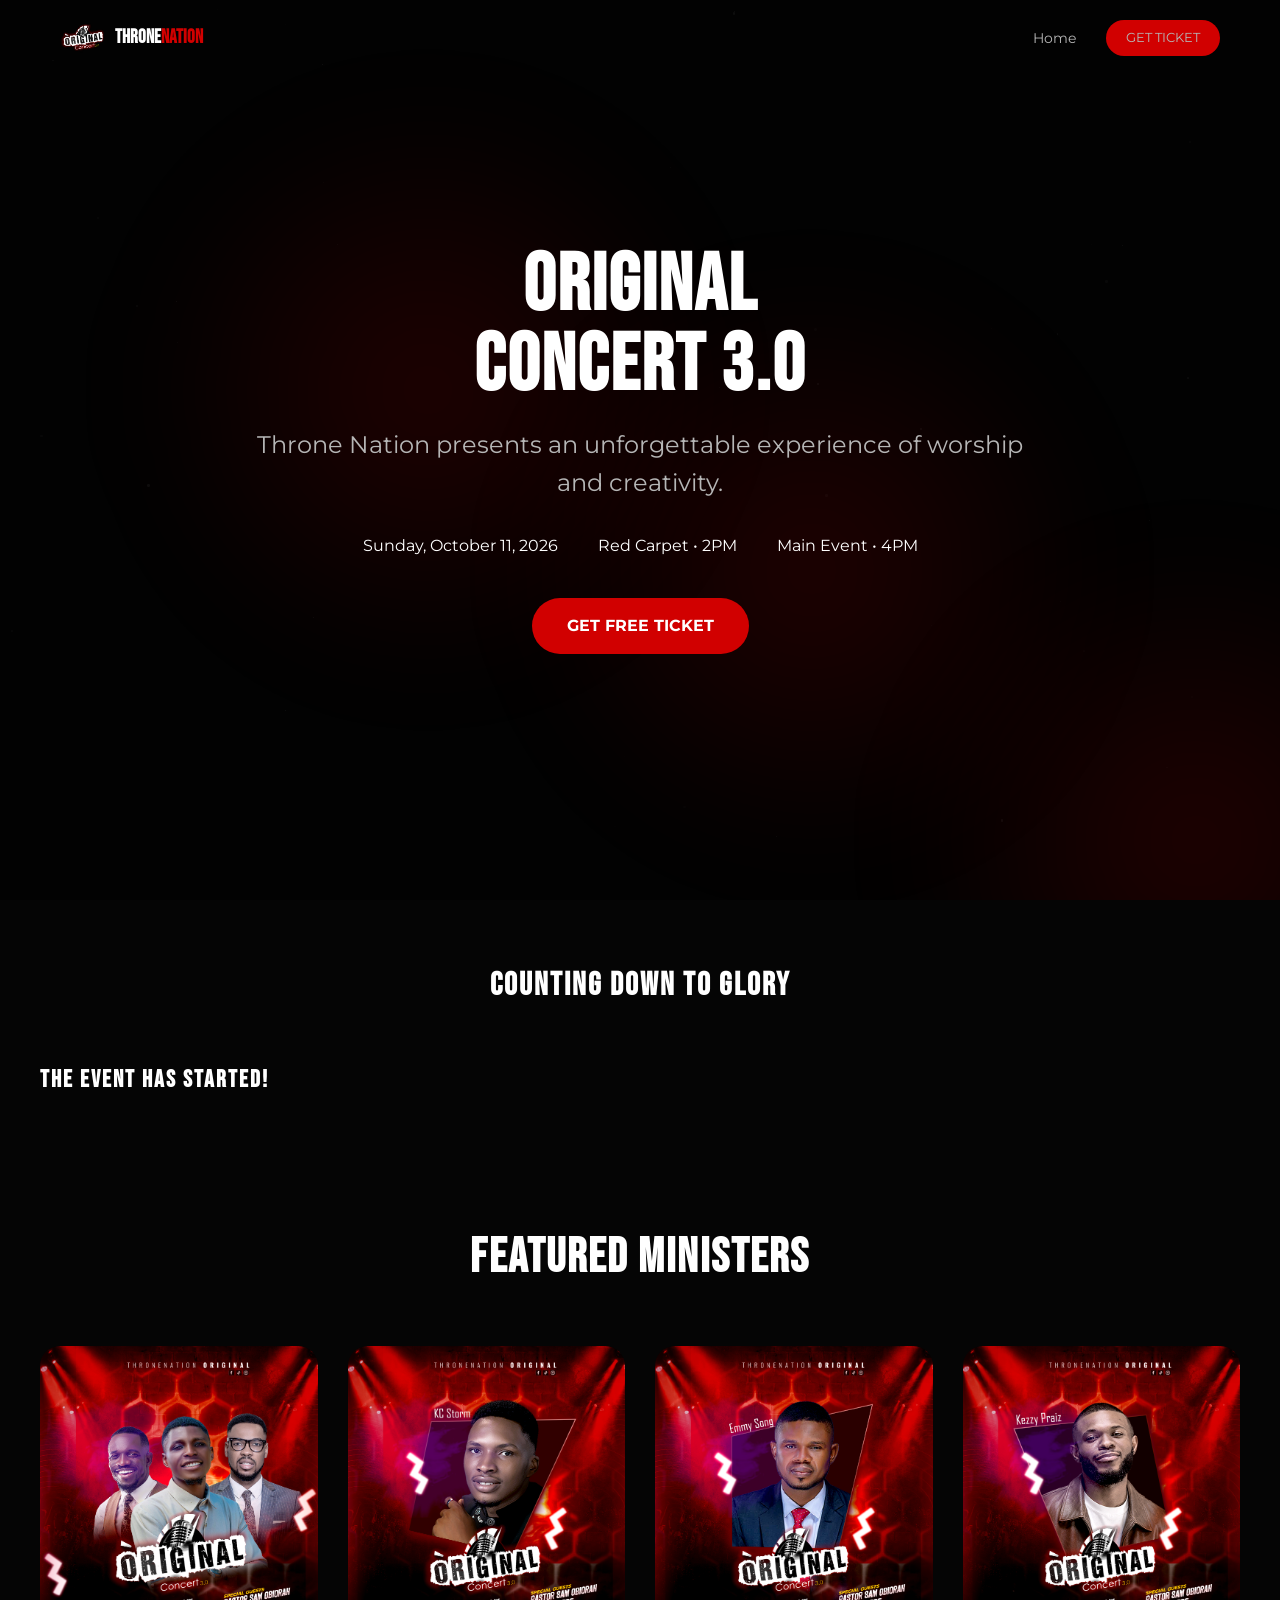
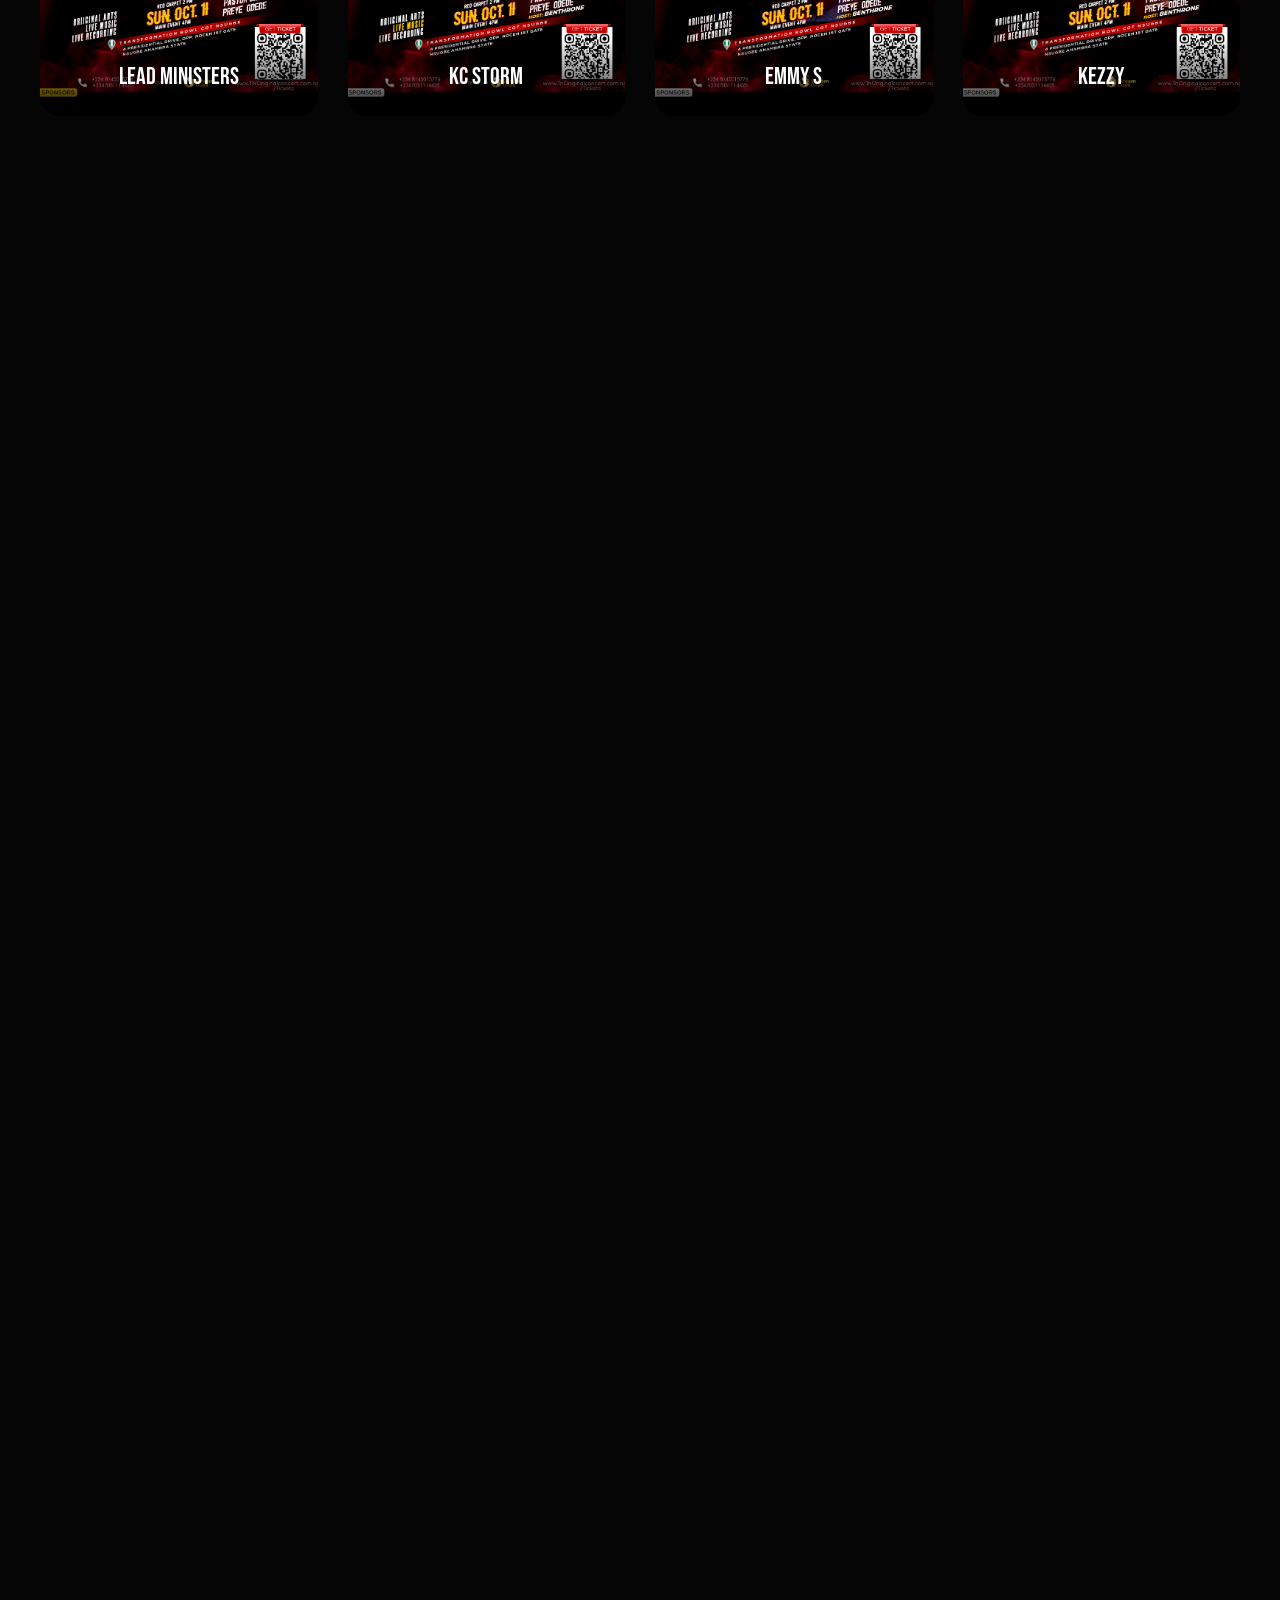
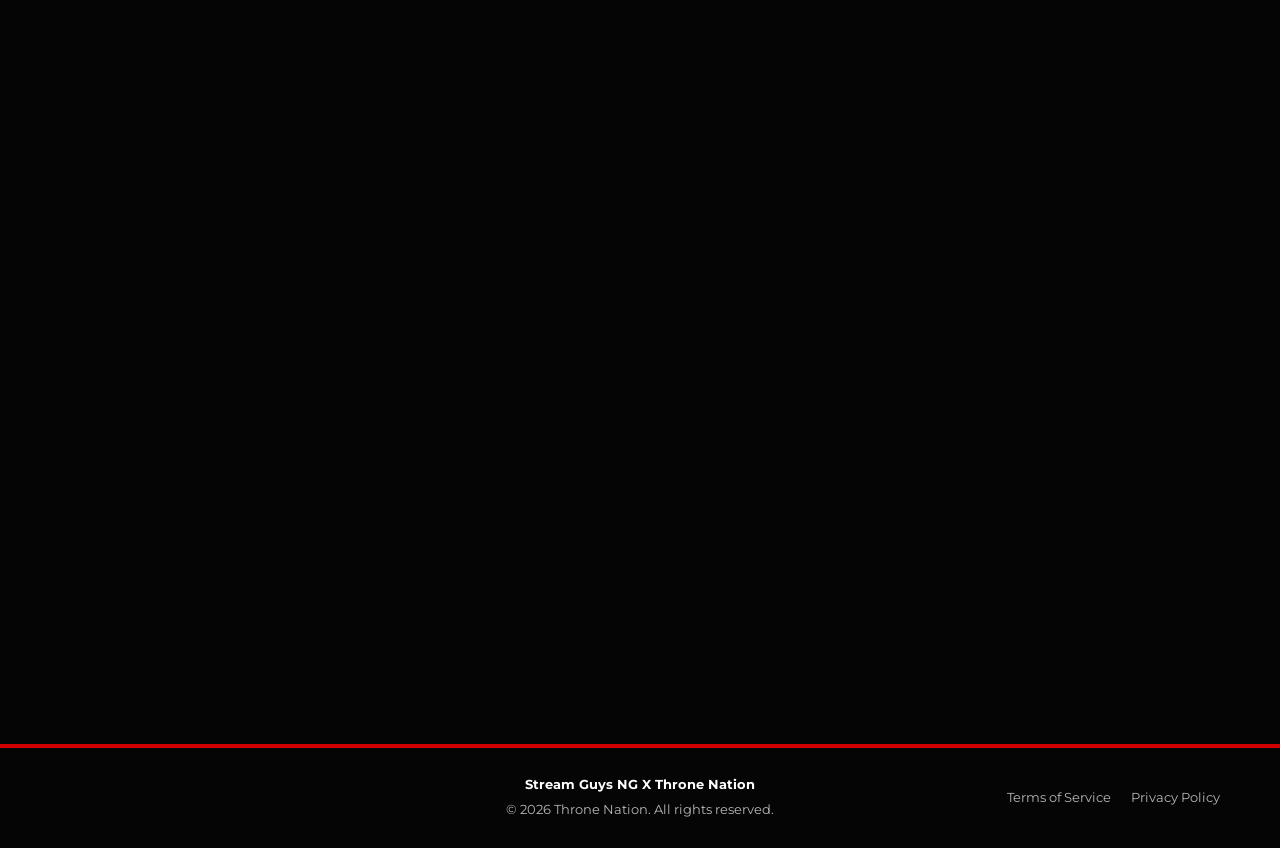
==== index.html @ 706c2fbf "Original Concert 3.0 site with Firebase tickets and QR verification" ====
<!DOCTYPE html>
<html lang="en">
<head>
    <meta charset="UTF-8">
    <meta name="viewport" content="width=device-width, initial-scale=1.0">
    <title>Original Concert 3.0 | Throne Nation</title>
    <meta name="description" content="Experience an unforgettable evening of worship and creativity at Original Concert 3.0 presented by Throne Nation. Join us on October 11, 2026, in Nsugbe, Anambra State.">
    <meta name="keywords" content="Original Concert 3.0, Throne Nation, Gospel Concert, Worship Event, Nsugbe, Anambra State, Christian Music">
    <meta name="author" content="Throne Nation">
    <meta name="robots" content="index, follow">
    <meta name="theme-color" content="#050505">
    <link rel="canonical" href="https://original-concert.vercel.app/">
    <link rel="icon" type="image/png" href="assets/logo.png">
    <meta property="og:type" content="website">
    <meta property="og:site_name" content="Original Concert 3.0 | Throne Nation">
    <meta property="og:title" content="Original Concert 3.0 | Throne Nation">
    <meta property="og:description" content="Join us for an unforgettable experience of worship and creativity.">
    <meta property="og:image" content="https://original-concert.vercel.app/assets/originial%20concert%203%20all%20artists.png">
    <meta property="og:image:alt" content="Original Concert 3.0 All Artists">
    <meta property="og:url" content="https://original-concert.vercel.app">
    <meta name="twitter:card" content="summary_large_image">
    <meta name="twitter:title" content="Original Concert 3.0 | Throne Nation">
    <meta name="twitter:description" content="Experience an unforgettable evening of worship and creativity.">
    <meta name="twitter:image" content="https://original-concert.vercel.app/assets/originial%20concert%203%20all%20artists.png">
    <script type="application/ld+json">{"@context":"https://schema.org","@type":"MusicEvent","description":"Throne Nation presents an unforgettable experience of worship and creativity.","endDate":"2026-10-11T20:00:00+01:00","eventStatus":"https://schema.org/EventScheduled","image":"https://original-concert.vercel.app/assets/originial%20concert%203%20all%20artists.png","location":{"@type":"Place","address":"Nsugbe, Anambra State, Nigeria","name":"Life Of Faith Gospel Assembly Nsugbe"},"name":"Original Concert 3.0","organizer":{"@type":"Organization","name":"Throne Nation"},"startDate":"2026-10-11T16:00:00+01:00","url":"https://original-concert.vercel.app/"}</script>
    <link rel="stylesheet" href="css/style.css">
</head>
<body>

    <nav class="navbar" id="navbar">
        <div class="nav-container">
            <a href="index.html" class="logo"><img src="assets/logo.png" alt="Throne Nation Logo">THRONE <span>NATION</span></a>
            <div class="hamburger" id="hamburger">
                <span></span>
                <span></span>
                <span></span>
            </div>
            <div class="nav-links">
                <a href="index.html">Home</a>
                <a href="register.html" class="btn-primary" style="padding: 8px 20px; font-size: 0.8rem;">Get Ticket</a>
            </div>
        </div>
    </nav>

    <section id="home" class="hero">
        <div class="hero-bg">
            <video class="hero-video" autoplay muted loop playsinline>
                <source src="assets/hero.mp4" type="video/mp4">
                Your browser does not support the video tag.
            </video>
            <div class="spotlight" style
            ="top: 10%; left: 10%;"></div>
            <div class="spotlight" style="top: 60%; left: 70%; animation-delay: -5s;"></div>
            <div class="spotlight" style="top: 30%; left: 40%; animation-delay: -10s;"></div>
            <div class="smoke-container" id="smoke"></div>
        </div>
        <div class="hero-content">
            <h1 class="hero-title reveal motion-text">Original<br>Concert 3.0</h1>
            <p class="hero-subtitle reveal">Throne Nation presents an unforgettable experience of worship and creativity.</p>
            <div class="hero-details reveal">
                <span>Sunday, October 11, 2026</span>
                <span>Red Carpet • 2PM</span>
                <span>Main Event • 4PM</span>
            </div>
            <a href="register.html" class="btn-primary animate-pulse reveal">Get Free Ticket</a>
        </div>
    </section>

    <section id="countdown" class="section-padding container reveal">
        <h2 class="text-center" style="font-size: 2rem; margin-bottom: 40px;">Counting Down to Glory</h2>
        <div class="countdown">
            <div class="glass-card countdown-item">
                <span id="days" class="countdown-value">00</span>
                <span class="countdown-label">Days</span>
            </div>
            <div class="glass-card countdown-item">
                <span id="hours" class="countdown-value">00</span>
                <span class="countdown-label">Hours</span>
            </div>
            <div class="glass-card countdown-item">
                <span id="minutes" class="countdown-value">00</span>
                <span class="countdown-label">Minutes</span>
            </div>
            <div class="glass-card countdown-item">
                <span id="seconds" class="countdown-value">00</span>
                <span class="countdown-label">Seconds</span>
            </div>
        </div>
    </section>

    <section id="artists" class="section-padding container reveal">
        <h2 class="text-center" style="font-size: 3rem; margin-bottom: 40px;">Featured Ministers</h2>
        <div class="artist-grid">
            <div class="artist-card reveal">
                <img src="assets/originial concert lead ministers.png" alt="Lead Ministers" class="artist-img">
                <div class="artist-info"><span class="artist-name">Lead Ministers</span></div>
            </div>
            <div class="artist-card reveal">
                <img src="assets/single  kc storm.png" alt="KC Storm" class="artist-img">
                <div class="artist-info"><span class="artist-name">KC Storm</span></div>
            </div>
            <div class="artist-card reveal">
                <img src="assets/single  emmy s.png" alt="Emmy S" class="artist-img">
                <div class="artist-info"><span class="artist-name">Emmy S</span></div>
            </div>
            <div class="artist-card reveal">
                <img src="assets/single  kezzy.png" alt="Kezzy" class="artist-img">
                <div class="artist-info"><span class="artist-name">Kezzy</span></div>
            </div>
            <div class="artist-card reveal">
                <img src="assets/single  alex.png" alt="Alex" class="artist-img">
                <div class="artist-info"><span class="artist-name">Alex</span></div>
            </div>
            <div class="artist-card reveal">
                <img src="assets/single  fumnanya.png" alt="Fumnanya" class="artist-img">
                <div class="artist-info"><span class="artist-name">Fumnanya</span></div>
            </div>
            <div class="artist-card reveal">
                <img src="assets/single  annointed.png" alt="Annointed" class="artist-img">
                <div class="artist-info"><span class="artist-name">Annointed</span></div>
            </div>
        </div>
    </section>

    <section id="schedule" class="section-padding container reveal">
        <h2 class="text-center" style="font-size: 3rem; margin-bottom: 40px;">Event Schedule</h2>
        <div class="timeline">
            <div class="timeline-item">
                <span class="timeline-time">2:00 PM</span>
                <div class="timeline-event">Red Carpet</div>
            </div>
            <div class="timeline-item">
                <span class="timeline-time">4:00 PM</span>
                <div class="timeline-event">Main Event</div>
            </div>
        </div>
    </section>

    <section id="venue" class="section-padding container reveal">
        <h2 class="text-center" style="font-size: 3rem; margin-bottom: 40px;">Venue</h2>
        <div class="venue-container">
            <div class="venue-info">
                <h3 style="font-size: 2rem; margin-bottom: 20px;">Life Of Faith Gospel Assembly Nsugbe</h3>
                <p style="color: var(--secondary-text); margin-bottom: 30px;">
                    Nsugbe, Anambra State
                </p>
                <a href="https://www.google.com/maps/search/?api=1&query=Life+Of+Faith+Gospel+Assembly+Nsugbe" target="_blank" class="btn-primary">Get Direction</a>
            </div>
            <div class="map-container">
                <iframe src="https://www.google.com/maps/embed?pb=!1m18!1m12!1m3!1d3981.345678!2d6.987654!3d6.234567!2m3!1f0!2f0!3f0!3m2!1i1024!2i768!4f13.1!3m3!1m2!1s0x0%3A0x0!2zTGlmZSBPZiBGYWl0aCBHb3स्पर्elIEFzc2VtYmx5IE5zdWdicQ!5e0!3m2!1sen!2sng!4v1234567890" width="100%" height="400" style="border:0;" allowfullscreen="" loading="lazy" referrerpolicy="no-referrer-when-downgrade"></iframe>
            </div>
        </div>
    </section>

    <section class="section-padding container text-center reveal">
        <div class="sponsors-slider">
            <div class="sponsors-track">
                <img src="assets/logo1.jpg" alt="Sponsor 1" class="sponsor-img">
                <img src="assets/logo2.jpg" alt="Sponsor 2" class="sponsor-img">
                <img src="assets/logo.png" alt="Sponsor 3" class="sponsor-img">
                <img src="assets/logo4.png" alt="Sponsor 4" class="sponsor-img">
                <img src="assets/logo5.png" alt="Sponsor 5" class="sponsor-img">
                <img src="assets/logo1.jpg" alt="Sponsor 1" class="sponsor-img">
                <img src="assets/logo2.jpg" alt="Sponsor 2" class="sponsor-img">
                <img src="assets/logo.png" alt="Sponsor 3" class="sponsor-img">
                <img src="assets/logo4.png" alt="Sponsor 4" class="sponsor-img">
                <img src="assets/logo5.png" alt="Sponsor 5" class="sponsor-img">
            </div>
        </div>
    </section>

    <section class="section-padding container text-center reveal" style="margin-bottom: 100px;">
        <h2 style="font-size: 3rem; margin-bottom: 20px;">Bigger. Better. Original.</h2>
        <a href="register.html" class="btn-primary">Register Now</a>
    </section>

    <footer class="main-footer">
        <div class="footer-container container" style="position: relative; display: flex; justify-content: center; align-items: center; min-height: 60px;">
            <div style="text-align: center; display: flex; flex-direction: column; gap: 5px;">
                <div style="font-weight: bold; color: var(--white);">Stream Guys NG X Throne Nation</div>
                <div>&copy; 2026 Throne Nation. All rights reserved.</div>
            </div>
            <div class="footer-links" style="position: absolute; right: 20px; display: flex; gap: 20px;">
                <a href="terms.html">Terms of Service</a>
                <a href="privacy.html">Privacy Policy</a>
            </div>
        </div>
    </footer>

    <script src="js/main.js"></script>
</body>
</html>
---- css/style.css ----
@import url('https://fonts.googleapis.com/css2?family=Bebas+Neue&family=Montserrat:wght@300;400;700&display=swap');

:root {
    --bg-color: #050505;
    --surface-color: #101010;
    --primary-red: #D10000;
    --deep-crimson: #8B0000;
    --glow-red: #FF3B30;
    --gold-accent: #F5B301;
    --white: #FFFFFF;
    --secondary-text: #B6B6B6;
    --glass-bg: rgba(16, 16, 16, 0.1);
    --glass-border: rgba(255, 255, 255, 0.1);
    --transition-smooth: all 0.4s cubic-bezier(0.4, 0, 0.2, 1);
}

* {
    margin: 0;
    padding: 0;
    box-sizing: border-box;
}

body {
    background-color: var(--bg-color);
    color: var(--white);
    font-family: 'Montserrat', sans-serif;
    overflow-x: hidden;
    line-height: 1.6;
}

h1, h2, h3, .heading-font {
    font-family: 'Bebas Neue', cursive;
    letter-spacing: 2px;
}

a {
    text-decoration: none;
    color: inherit;
}

ul {
    list-style: none;
}

button {
    cursor: pointer;
    font-family: 'Montserrat', sans-serif;
    border: none;
    transition: var(--transition-smooth);
}

/* Utilities */
.container {
    max-width: 1200px;
    margin: 0 auto;
    padding: 0 20px;
}

.section-padding {
    padding: 60px 0;
}

.text-center {
    text-align: center;
}

.glass-card {
    background: var(--glass-bg);
    backdrop-filter: blur(10px);
    -webkit-backdrop-filter: blur(10px);
    border: 1px solid var(--glass-border);
    border-radius: 20px;
    padding: 30px;
    transition: var(--transition-smooth);
}

.btn-primary {
    background-color: var(--primary-red);
    color: var(--white);
    padding: 15px 35px;
    border-radius: 30px;
    font-weight: 700;
    text-transform: uppercase;
    display: inline-block;
}

.btn-primary:hover {
    background-color: var(--glow-red);
    transform: scale(1.05);
}

.btn-primary:active {
    transform: scale(0.97);
}

/* Animations */
@keyframes pulse {
    0% { transform: scale(1); }
    50% { transform: scale(1.05); }
    100% { transform: scale(1); }
}

@keyframes motionText {
    0% { transform: scale(0.9); opacity: 0; filter: blur(10px); }
    50% { transform: scale(1.05); opacity: 0.5; filter: blur(5px); }
    100% { transform: scale(1); opacity: 1; filter: blur(0); }
}

.animate-pulse {
    animation: pulse 3s infinite ease-in-out;
}

.motion-text {
    animation: motionText 1s cubic-bezier(0.34, 1.56, 0.64, 1) infinite alternate;
}

.reveal {
    opacity: 0;
    transform: translateY(40px);
    transition: opacity 0.8s ease-out, transform 0.8s ease-out;
}

.reveal.active {
    opacity: 1;
    transform: translateY(0);
}

/* Navbar */
.navbar {
    position: fixed;
    top: 0;
    width: 100%;
    z-index: 1000;
    padding: 20px 0;
    transition: var(--transition-smooth);
    display: flex;
    justify-content: space-between;
    align-items: center;
}

.navbar.scrolled {
    background: rgba(5, 5, 5, 0.9);
    backdrop-filter: blur(10px);
    padding: 10px 0;
    border-bottom: 1px solid var(--glass-border);
}

.nav-container {
    width: 100%;
    max-width: 1200px;
    margin: 0 auto;
    padding: 0 20px;
    display: flex;
    justify-content: space-between;
    align-items: center;
}

.logo {
    font-family: 'Bebas Neue', cursive;
    font-size: 1.2rem;
    color: var(--white);
    font-weight: bold;
    display: flex;
    align-items: center;
}

.logo img {
    height: 30px;
    vertical-align: middle;
    margin-right: 10px;
}

.logo span {
    color: var(--primary-red);
}

.nav-links {
    display: flex;
    gap: 30px;
    align-items: center;
}

.hamburger {
    display: none;
    flex-direction: column;
    gap: 6px;
    cursor: pointer;
    z-index: 1001;
}

.hamburger span {
    display: block;
    width: 30px;
    height: 3px;
    background: var(--white);
    transition: var(--transition-smooth);
    border-radius: 2px;
}

.hamburger.active span:nth-child(1) {
    transform: translateY(9px) rotate(45deg);
}

.hamburger.active span:nth-child(2) {
    opacity: 0;
}

.hamburger.active span:nth-child(3) {
    transform: translateY(-9px) rotate(-45deg);
}

.nav-links a {
    font-size: 0.9rem;
    font-weight: 400;
    color: var(--secondary-text);
    transition: var(--transition-smooth);
}

.nav-links a:hover {
    color: var(--white);
}

/* Hero Section */
.hero {
    height: 100vh;
    display: flex;
    align-items: center;
    justify-content: center;
    position: relative;
    overflow: hidden;
    text-align: center;
}

.hero-content {
    z-index: 10;
    max-width: 800px;
}

@keyframes fadeInUp {
    0% { opacity: 0; transform: translateY(30px); }
    100% { opacity: 1; transform: translateY(0); }
}

.hero-title {
    font-size: 5rem;
    line-height: 1;
    margin-bottom: 20px;
    text-transform: uppercase;
    animation: fadeInUp 0.8s ease-out forwards;
}

.hero-subtitle {
    font-size: 1.5rem;
    color: var(--secondary-text);
    margin-bottom: 30px;
    opacity: 0;
    animation: fadeInUp 0.8s ease-out 0.2s forwards;
}

.hero-details {
    display: flex;
    justify-content: center;
    gap: 40px;
    margin-bottom: 40px;
    font-weight: 400;
    color: var(--white);
    opacity: 0;
    animation: fadeInUp 0.8s ease-out 0.4s forwards;
}

.hero .btn-primary {
    opacity: 0;
    animation: fadeInUp 0.8s ease-out 0.6s forwards;
}

/* Cinematic Background Effects */
.hero-bg {
    position: absolute;
    top: 0;
    left: 0;
    width: 100%;
    height: 100%;
    z-index: 1;
    background: #050505;
}

.hero-video {
    position: absolute;
    inset: 0;
    display: block;
    width: 100%;
    height: 100%;
    object-fit: cover;
}

.hero-bg::after {
    content: '';
    position: absolute;
    inset: 0;
    background: rgba(0, 0, 0, 0.6);
    pointer-events: none;
}

.spotlight {
    position: absolute;
    z-index: 1;
    width: 600px;
    height: 600px;
    background: radial-gradient(circle, rgba(209, 0, 0, 0.15) 0%, transparent 70%);
    border-radius: 50%;
    filter: blur(50px);
    animation: moveSpotlight 15s infinite alternate ease-in-out;
}

@keyframes moveSpotlight {
    0% { transform: translate(-20%, -20%); }
    100% { transform: translate(20%, 20%); }
}

.smoke-container {
    position: absolute;
    top: 0;
    left: 0;
    width: 100%;
    height: 100%;
    pointer-events: none;
    opacity: 0.4;
}

/* Countdown Section */
.countdown {
    display: grid;
    grid-template-columns: repeat(4, 1fr);
    gap: 20px;
    margin-top: 50px;
}

.countdown-item {
    text-align: center;
}

.countdown-value {
    font-family: 'Bebas Neue', cursive;
    font-size: 2rem;
    color: var(--white);
    display: block;
}

.countdown-label {
    font-size: 0.7rem;
    color: var(--secondary-text);
    text-transform: uppercase;
}

/* Artists Grid */
.artist-grid {
    display: grid;
    grid-template-columns: repeat(auto-fit, minmax(250px, 1fr));
    gap: 30px;
    margin-top: 50px;
}

@keyframes slideInRight {
    0% { opacity: 0; transform: translateX(20px); }
    100% { opacity: 1; transform: translateX(0); }
}

.artist-card {
    position: relative;
    border-radius: 20px;
    overflow: hidden;
    aspect-ratio: 3/4;
    cursor: pointer;
    opacity: 0;
    transform: translateY(30px);
    transition: opacity 0.6s ease-out, transform 0.6s ease-out;
}

.artist-card.active {
    opacity: 1;
    transform: translateY(0);
}

@keyframes float {
    0% { transform: translateY(0px); }
    50% { transform: translateY(-10px); }
    100% { transform: translateY(0px); }
}

.artist-img {
    width: 100%;
    height: 100%;
    object-fit: cover;
    transition: var(--transition-smooth);
    animation: float 4s infinite ease-in-out;
}

.artist-info {
    position: absolute;
    bottom: 0;
    left: 0;
    width: 100%;
    padding: 20px;
    background: linear-gradient(transparent, rgba(0, 0, 0, 0.9));
    text-align: center;
}

.artist-name {
    font-family: 'Bebas Neue', cursive;
    font-size: 1.5rem;
    color: var(--white);
}

.artist-card:hover .artist-img {
    transform: scale(1.05);
}

.artist-card:hover {
    box-shadow: 0 0 20px var(--glow-red);
}

/* Schedule Timeline */
.timeline {
    position: relative;
    max-width: 1200px;
    margin: 50px auto;
    display: flex;
    flex-direction: row;
    justify-content: space-around;
    align-items: flex-start;
    padding-left: 0;
}

.timeline-item {
    position: relative;
    margin-bottom: 0;
    text-align: center;
    flex: 1;
}

.timeline-item::before {
    content: '';
    position: absolute;
    left: 50%;
    top: -20px;
    transform: translateX(-50%);
    width: 16px;
    height: 16px;
    background: var(--primary-red);
    border: 4px solid var(--bg-color);
    border-radius: 50%;
    z-index: 2;
    box-shadow: 0 0 10px var(--glow-red);
}

.timeline-time {
    font-weight: bold;
    color: var(--glow-red);
    margin-bottom: 10px;
    display: block;
    margin-top: 25px;
}

.timeline-event {
    font-family: 'Bebas Neue', cursive;
    font-size: 2rem;
    color: var(--white);
}

/* Sponsors */
.sponsors-slider {
    overflow: hidden;
    white-space: nowrap;
    position: relative;
    padding: 40px 0;
}

.sponsors-track {
    display: inline-block;
    animation: scrollSponsors 30s linear infinite;
}

.sponsors-track:hover {
    animation-play-state: paused;
}

.sponsor-img {
    display: inline-block;
    width: 150px;
    height: 80px;
    margin: 0 40px;
    object-fit: contain;
    filter: grayscale(100%);
    transition: var(--transition-smooth);
}

.sponsor-img:hover {
    filter: grayscale(0%);
    transform: scale(1.1);
}

@keyframes scrollSponsors {
    0% { transform: translateX(0); }
    100% { transform: translateX(-50%); }
}

/* Venue Section */
.venue-container {
    display: grid;
    grid-template-columns: 1fr 1fr;
    gap: 40px;
    align-items: center;
}

.map-placeholder {
    width: 100%;
    height: 400px;
    background: var(--surface-color);
    border-radius: 20px;
    border: 1px solid var(--glass-border);
    display: flex;
    align-items: center;
    justify-content: center;
    color: var(--secondary-text);
}

/* Responsive */
@media (max-width: 768px) {
    .hero-title { font-size: 3rem; }
    .hero-details { flex-direction: column; gap: 15px; align-items: center; }
    .countdown { grid-template-columns: repeat(2, 1fr); }
    .venue-container { grid-template-columns: 1fr; }

    .hamburger {
        display: flex;
    }

    .nav-links {
        position: fixed;
        top: 0;
        right: -100%;
        width: 70%;
        height: 100vh;
        background: rgba(5, 5, 5, 0.95);
        backdrop-filter: blur(15px);
        flex-direction: column;
        justify-content: center;
        transition: 0.4s ease-in-out;
        z-index: 1000;
    }

    .nav-links.active {
        right: 0;
    }
}

/* Footer */
.main-footer {
    border-top: 4px solid var(--primary-red);
    padding: 20px 0;
    background-color: var(--bg-color);
}

.footer-container {
    display: flex;
    justify-content: space-between;
    align-items: center;
    font-size: 0.8rem;
    color: var(--secondary-text);
}

.footer-links {
    display: flex;
    gap: 20px;
}

.footer-links a {
    transition: var(--transition-smooth);
}

.footer-links a:hover {
    color: var(--white);
}
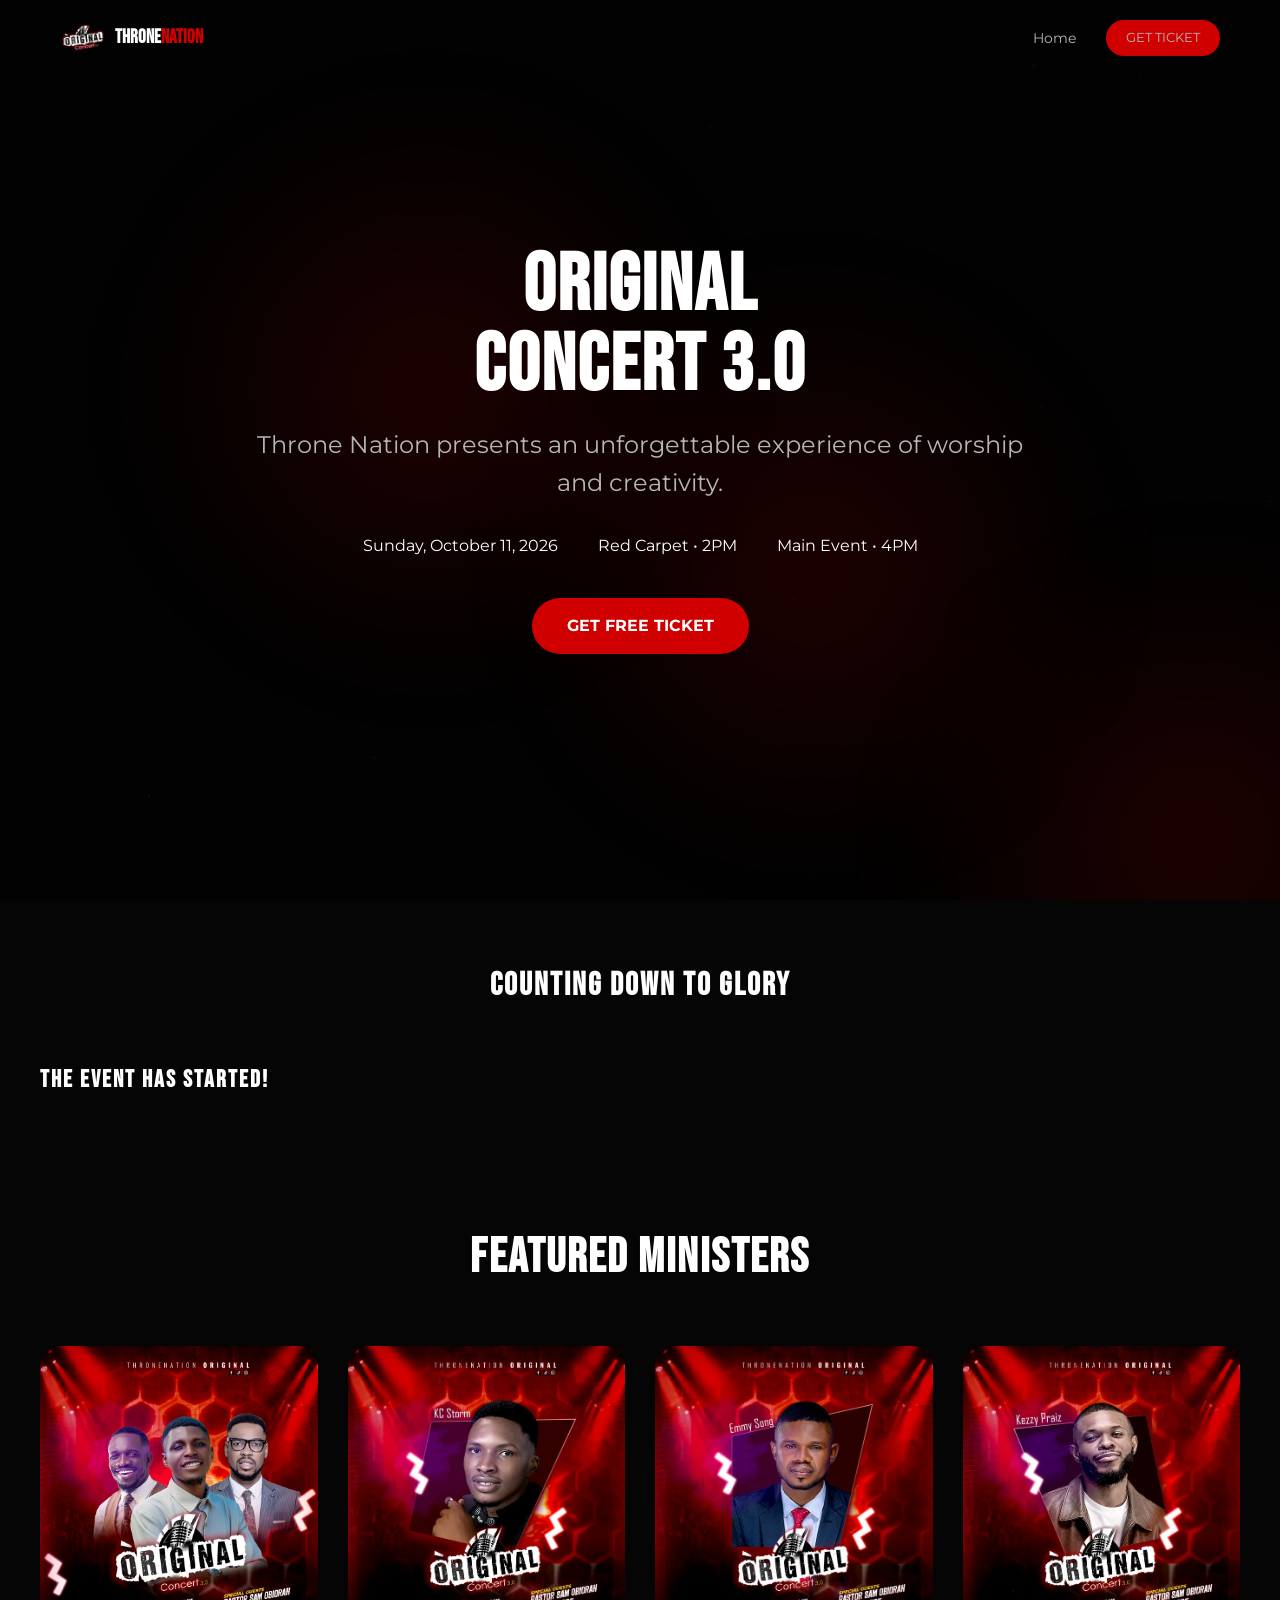
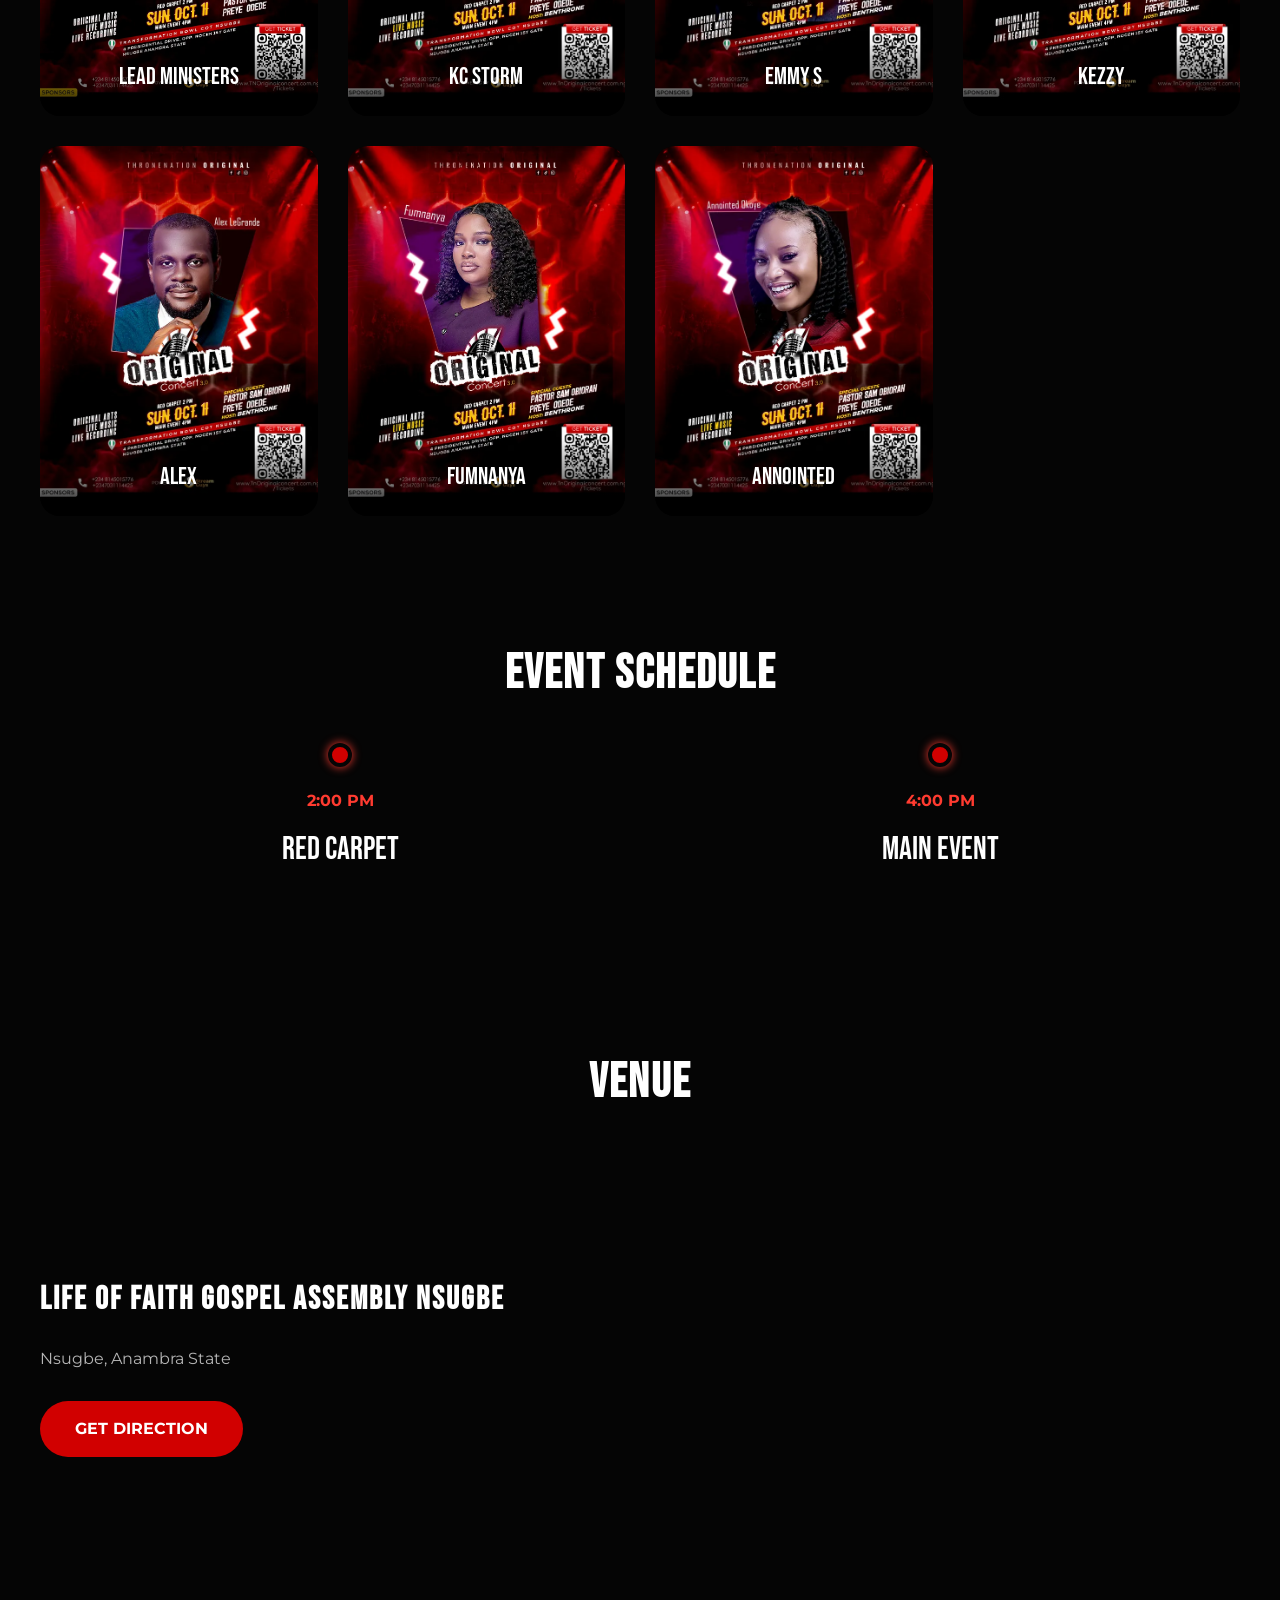
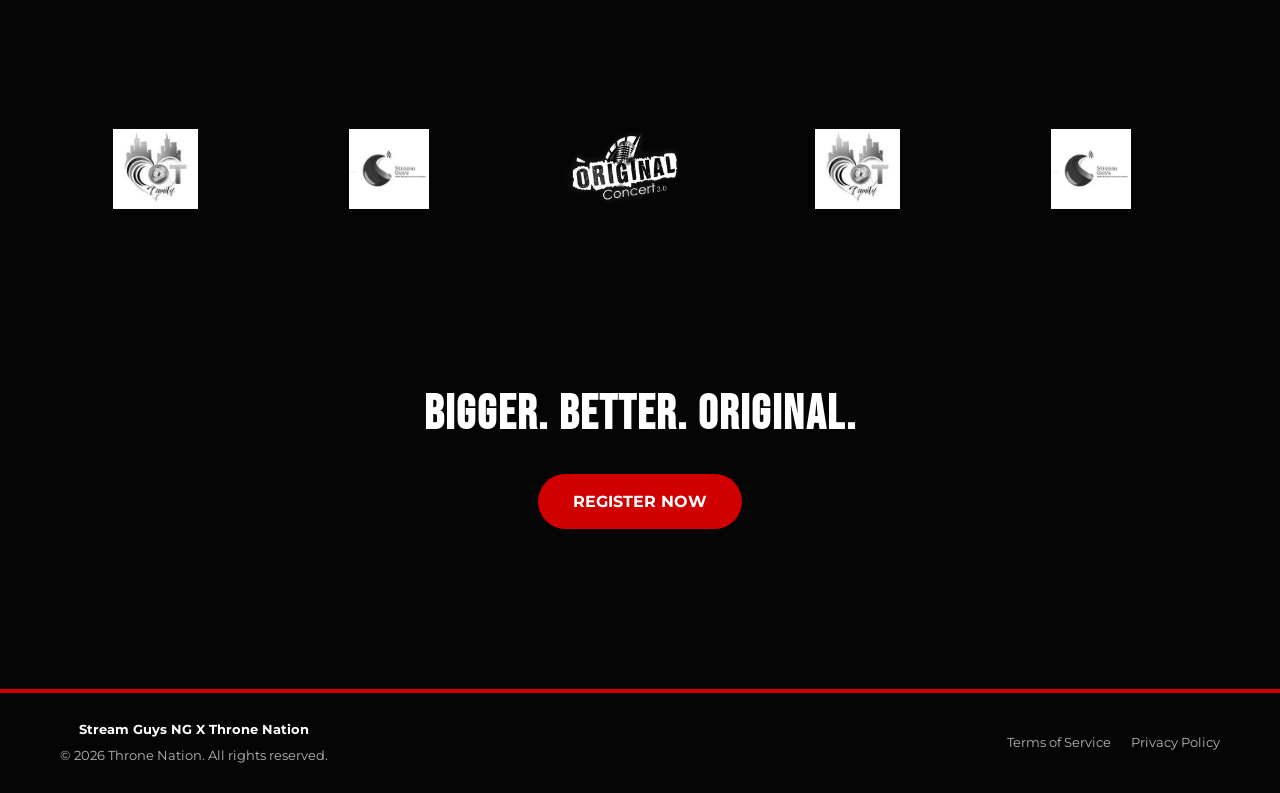
==== commit 4f92f6af: "Fix redirect loop, responsive footer, and optimize images (WebP + lazy loading)" ====
--- a/index.html
+++ b/index.html
@@ -10,26 +10,26 @@
     <meta name="robots" content="index, follow">
     <meta name="theme-color" content="#050505">
     <link rel="canonical" href="https://original-concert.vercel.app/">
-    <link rel="icon" type="image/png" href="assets/logo.png">
+    <link rel="icon" type="image/webp" href="assets/logo.webp">
     <meta property="og:type" content="website">
     <meta property="og:site_name" content="Original Concert 3.0 | Throne Nation">
     <meta property="og:title" content="Original Concert 3.0 | Throne Nation">
     <meta property="og:description" content="Join us for an unforgettable experience of worship and creativity.">
-    <meta property="og:image" content="https://original-concert.vercel.app/assets/originial%20concert%203%20all%20artists.png">
+    <meta property="og:image" content="https://original-concert.vercel.app/assets/original-concert-3-all-artists.webp">
     <meta property="og:image:alt" content="Original Concert 3.0 All Artists">
     <meta property="og:url" content="https://original-concert.vercel.app">
     <meta name="twitter:card" content="summary_large_image">
     <meta name="twitter:title" content="Original Concert 3.0 | Throne Nation">
     <meta name="twitter:description" content="Experience an unforgettable evening of worship and creativity.">
-    <meta name="twitter:image" content="https://original-concert.vercel.app/assets/originial%20concert%203%20all%20artists.png">
-    <script type="application/ld+json">{"@context":"https://schema.org","@type":"MusicEvent","description":"Throne Nation presents an unforgettable experience of worship and creativity.","endDate":"2026-10-11T20:00:00+01:00","eventStatus":"https://schema.org/EventScheduled","image":"https://original-concert.vercel.app/assets/originial%20concert%203%20all%20artists.png","location":{"@type":"Place","address":"Nsugbe, Anambra State, Nigeria","name":"Life Of Faith Gospel Assembly Nsugbe"},"name":"Original Concert 3.0","organizer":{"@type":"Organization","name":"Throne Nation"},"startDate":"2026-10-11T16:00:00+01:00","url":"https://original-concert.vercel.app/"}</script>
+    <meta name="twitter:image" content="https://original-concert.vercel.app/assets/original-concert-3-all-artists.webp">
+    <script type="application/ld+json">{"@context":"https://schema.org","@type":"MusicEvent","description":"Throne Nation presents an unforgettable experience of worship and creativity.","endDate":"2026-10-11T20:00:00+01:00","eventStatus":"https://schema.org/EventScheduled","image":"https://original-concert.vercel.app/assets/original-concert-3-all-artists.webp","location":{"@type":"Place","address":"Nsugbe, Anambra State, Nigeria","name":"Life Of Faith Gospel Assembly Nsugbe"},"name":"Original Concert 3.0","organizer":{"@type":"Organization","name":"Throne Nation"},"startDate":"2026-10-11T16:00:00+01:00","url":"https://original-concert.vercel.app/"}</script>
     <link rel="stylesheet" href="css/style.css">
 </head>
 <body>
 
     <nav class="navbar" id="navbar">
         <div class="nav-container">
-            <a href="index.html" class="logo"><img src="assets/logo.png" alt="Throne Nation Logo">THRONE <span>NATION</span></a>
+            <a href="index.html" class="logo"><img src="assets/logo.webp" alt="Throne Nation Logo">THRONE <span>NATION</span></a>
             <div class="hamburger" id="hamburger">
                 <span></span>
                 <span></span>
@@ -92,31 +92,31 @@
         <h2 class="text-center" style="font-size: 3rem; margin-bottom: 40px;">Featured Ministers</h2>
         <div class="artist-grid">
             <div class="artist-card reveal">
-                <img src="assets/originial concert lead ministers.png" alt="Lead Ministers" class="artist-img">
+                <img src="assets/original-concert-lead-ministers.webp" alt="Lead Ministers" class="artist-img" loading="lazy">
                 <div class="artist-info"><span class="artist-name">Lead Ministers</span></div>
             </div>
             <div class="artist-card reveal">
-                <img src="assets/single  kc storm.png" alt="KC Storm" class="artist-img">
+                <img src="assets/single-kc-storm.webp" alt="KC Storm" class="artist-img" loading="lazy">
                 <div class="artist-info"><span class="artist-name">KC Storm</span></div>
             </div>
             <div class="artist-card reveal">
-                <img src="assets/single  emmy s.png" alt="Emmy S" class="artist-img">
+                <img src="assets/single-emmy-s.webp" alt="Emmy S" class="artist-img" loading="lazy">
                 <div class="artist-info"><span class="artist-name">Emmy S</span></div>
             </div>
             <div class="artist-card reveal">
-                <img src="assets/single  kezzy.png" alt="Kezzy" class="artist-img">
+                <img src="assets/single-kezzy.webp" alt="Kezzy" class="artist-img" loading="lazy">
                 <div class="artist-info"><span class="artist-name">Kezzy</span></div>
             </div>
             <div class="artist-card reveal">
-                <img src="assets/single  alex.png" alt="Alex" class="artist-img">
+                <img src="assets/single-alex.webp" alt="Alex" class="artist-img" loading="lazy">
                 <div class="artist-info"><span class="artist-name">Alex</span></div>
             </div>
             <div class="artist-card reveal">
-                <img src="assets/single  fumnanya.png" alt="Fumnanya" class="artist-img">
+                <img src="assets/single-fumnanya.webp" alt="Fumnanya" class="artist-img" loading="lazy">
                 <div class="artist-info"><span class="artist-name">Fumnanya</span></div>
             </div>
             <div class="artist-card reveal">
-                <img src="assets/single  annointed.png" alt="Annointed" class="artist-img">
+                <img src="assets/single-annointed.webp" alt="Annointed" class="artist-img" loading="lazy">
                 <div class="artist-info"><span class="artist-name">Annointed</span></div>
             </div>
         </div>
@@ -155,16 +155,12 @@
     <section class="section-padding container text-center reveal">
         <div class="sponsors-slider">
             <div class="sponsors-track">
-                <img src="assets/logo1.jpg" alt="Sponsor 1" class="sponsor-img">
-                <img src="assets/logo2.jpg" alt="Sponsor 2" class="sponsor-img">
-                <img src="assets/logo.png" alt="Sponsor 3" class="sponsor-img">
-                <img src="assets/logo4.png" alt="Sponsor 4" class="sponsor-img">
-                <img src="assets/logo5.png" alt="Sponsor 5" class="sponsor-img">
-                <img src="assets/logo1.jpg" alt="Sponsor 1" class="sponsor-img">
-                <img src="assets/logo2.jpg" alt="Sponsor 2" class="sponsor-img">
-                <img src="assets/logo.png" alt="Sponsor 3" class="sponsor-img">
-                <img src="assets/logo4.png" alt="Sponsor 4" class="sponsor-img">
-                <img src="assets/logo5.png" alt="Sponsor 5" class="sponsor-img">
+                <img src="assets/logo1.webp" alt="Sponsor 1" class="sponsor-img" loading="lazy">
+                <img src="assets/logo2.webp" alt="Sponsor 2" class="sponsor-img" loading="lazy">
+                <img src="assets/logo.webp" alt="Sponsor 3" class="sponsor-img" loading="lazy">
+                <img src="assets/logo1.webp" alt="Sponsor 1" class="sponsor-img" loading="lazy">
+                <img src="assets/logo2.webp" alt="Sponsor 2" class="sponsor-img" loading="lazy">
+                <img src="assets/logo.webp" alt="Sponsor 3" class="sponsor-img" loading="lazy">
             </div>
         </div>
     </section>
@@ -175,12 +171,12 @@
     </section>
 
     <footer class="main-footer">
-        <div class="footer-container container" style="position: relative; display: flex; justify-content: center; align-items: center; min-height: 60px;">
-            <div style="text-align: center; display: flex; flex-direction: column; gap: 5px;">
-                <div style="font-weight: bold; color: var(--white);">Stream Guys NG X Throne Nation</div>
+        <div class="footer-container container">
+            <div class="footer-brand">
+                <div class="footer-title">Stream Guys NG X Throne Nation</div>
                 <div>&copy; 2026 Throne Nation. All rights reserved.</div>
             </div>
-            <div class="footer-links" style="position: absolute; right: 20px; display: flex; gap: 20px;">
+            <div class="footer-links">
                 <a href="terms.html">Terms of Service</a>
                 <a href="privacy.html">Privacy Policy</a>
             </div>
--- a/css/style.css
+++ b/css/style.css
@@ -565,13 +565,30 @@
     display: flex;
     justify-content: space-between;
     align-items: center;
+    gap: 24px;
+    flex-wrap: wrap;
     font-size: 0.8rem;
     color: var(--secondary-text);
+    min-height: 60px;
+}
+
+.footer-brand {
+    display: flex;
+    flex-direction: column;
+    align-items: center;
+    gap: 5px;
+    text-align: center;
+}
+
+.footer-brand .footer-title {
+    font-weight: bold;
+    color: var(--white);
 }
 
 .footer-links {
     display: flex;
     gap: 20px;
+    flex-wrap: wrap;
 }
 
 .footer-links a {
@@ -581,3 +598,26 @@
 .footer-links a:hover {
     color: var(--white);
 }
+
+@media (max-width: 768px) {
+    .footer-container {
+        flex-direction: column;
+        justify-content: center;
+        text-align: center;
+        gap: 14px;
+    }
+
+    .footer-brand {
+        align-items: center;
+    }
+
+    .footer-links {
+        flex-direction: column;
+        gap: 10px;
+    }
+
+    .footer-links a {
+        font-size: 0.85rem;
+        font-weight: 600;
+    }
+}
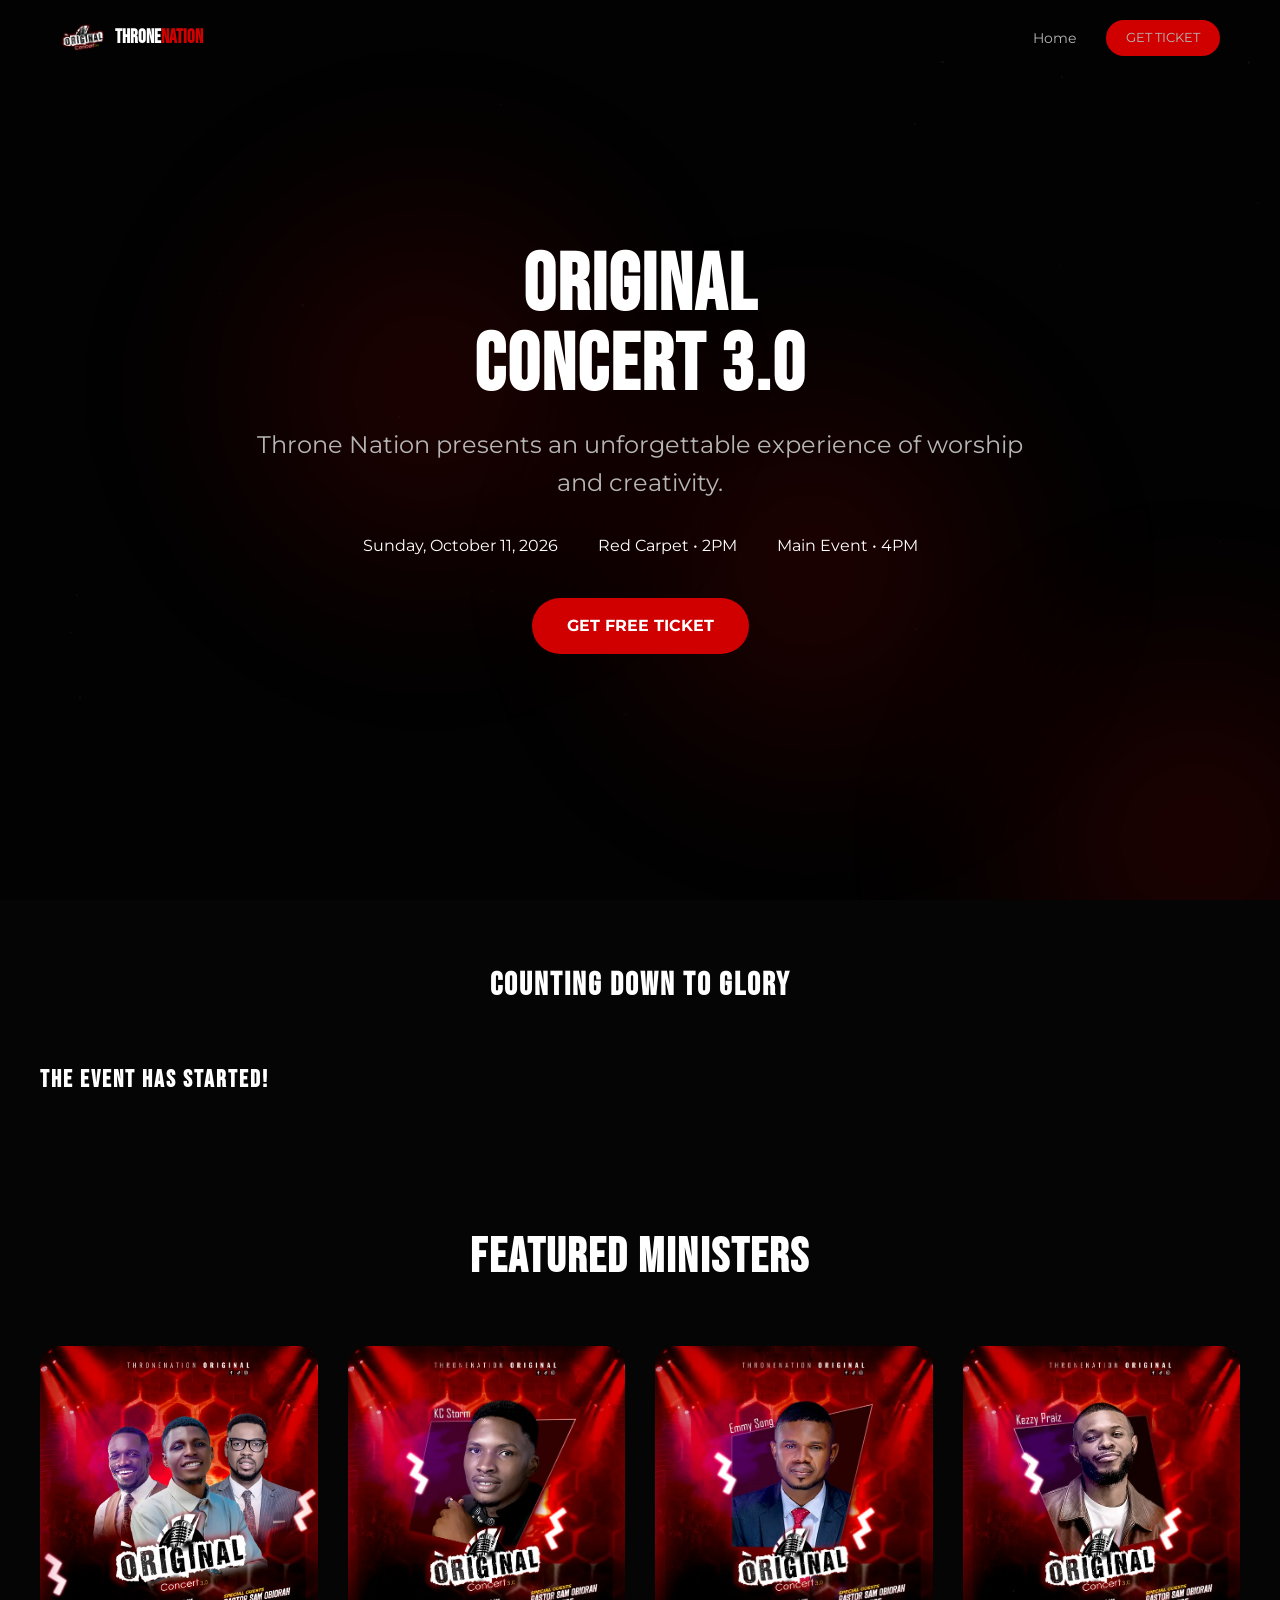
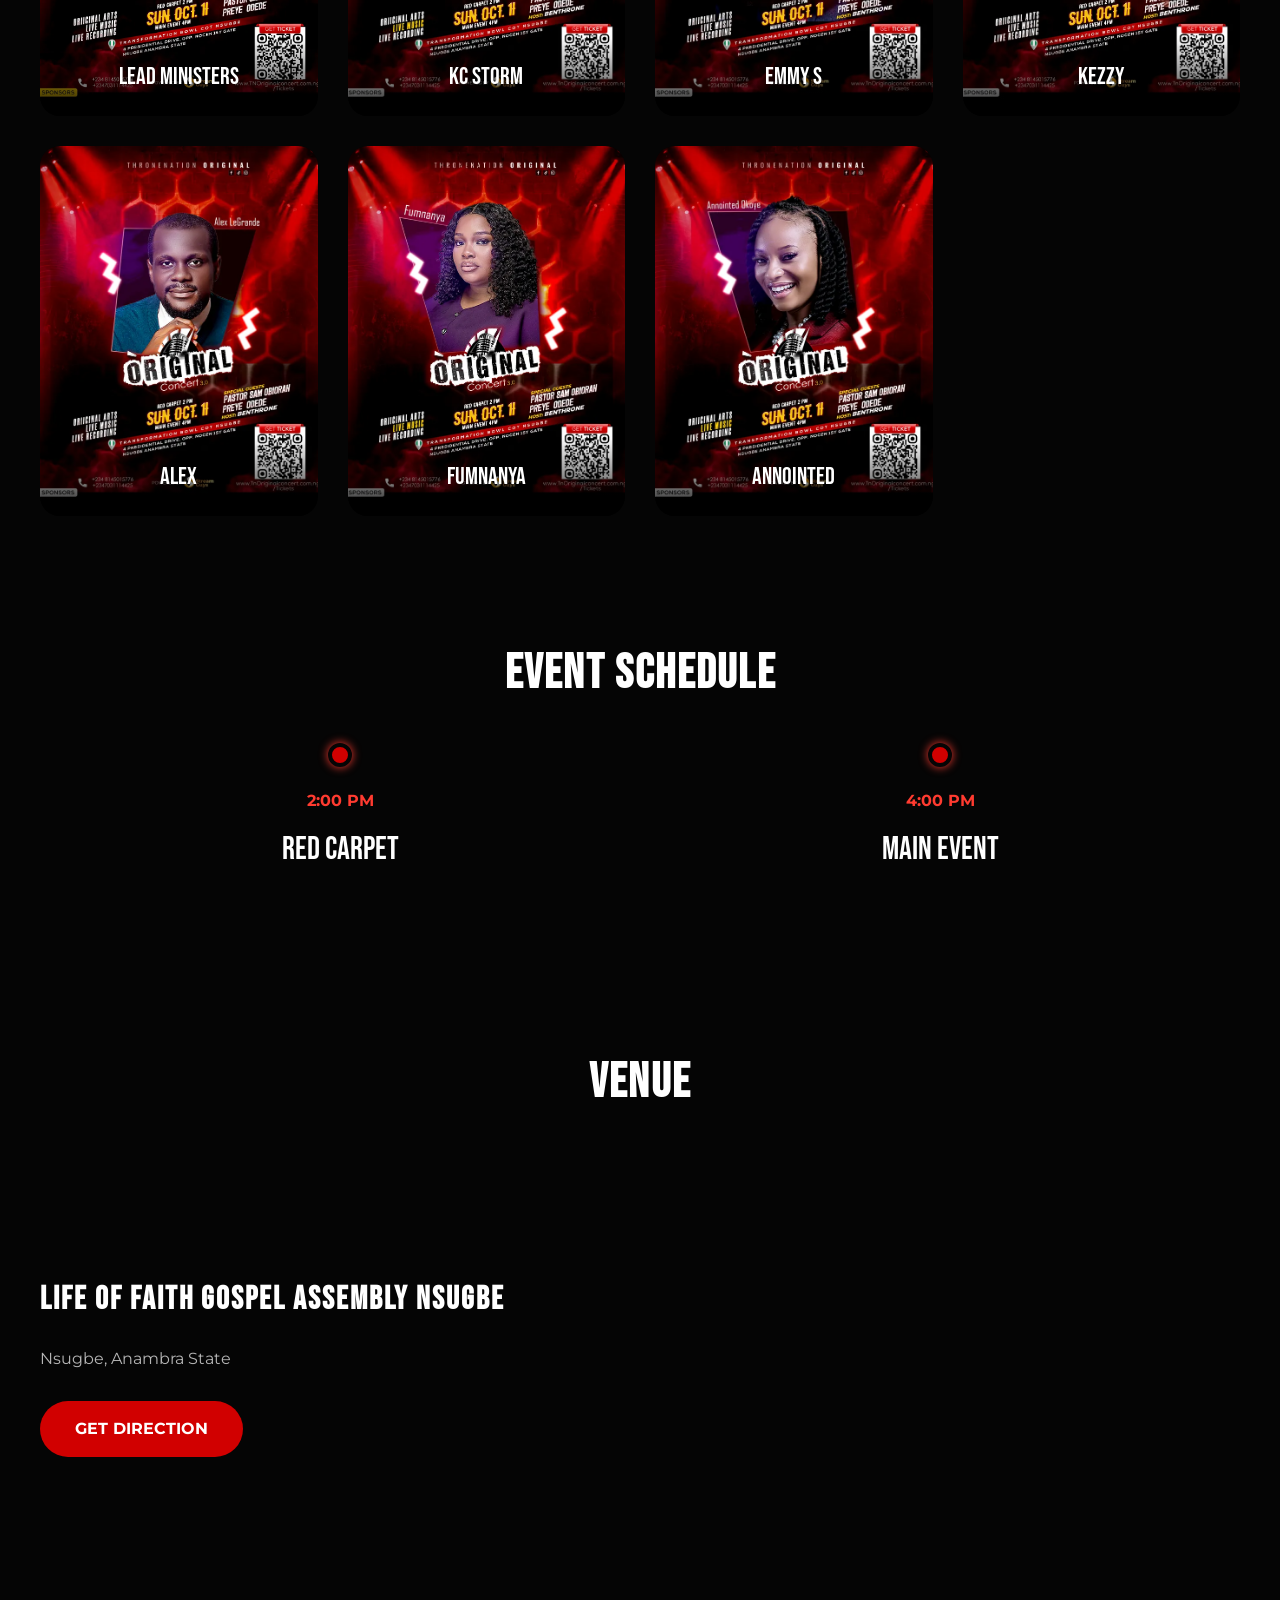
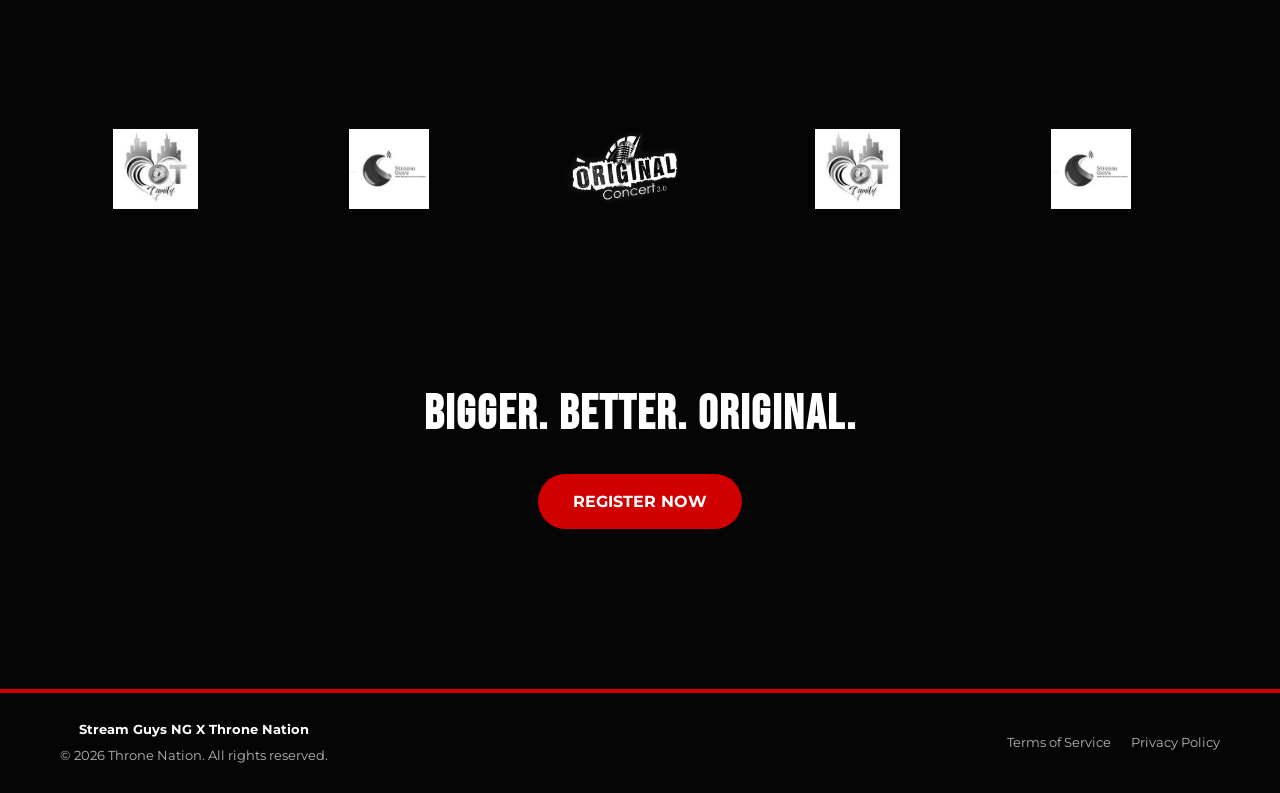
==== commit 262903df: "Add donation page before Selar checkout, rename ticket page to ticket-view Get Your Ticket now route" ====
--- a/index.html
+++ b/index.html
@@ -37,7 +37,7 @@
             </div>
             <div class="nav-links">
                 <a href="index.html">Home</a>
-                <a href="register.html" class="btn-primary" style="padding: 8px 20px; font-size: 0.8rem;">Get Ticket</a>
+                <a href="donations.html" class="btn-primary" style="padding: 8px 20px; font-size: 0.8rem;">Get Ticket</a>
             </div>
         </div>
     </nav>
@@ -62,7 +62,7 @@
                 <span>Red Carpet • 2PM</span>
                 <span>Main Event • 4PM</span>
             </div>
-            <a href="register.html" class="btn-primary animate-pulse reveal">Get Free Ticket</a>
+            <a href="donations.html" class="btn-primary animate-pulse reveal">Get Free Ticket</a>
         </div>
     </section>
 
@@ -167,7 +167,7 @@
 
     <section class="section-padding container text-center reveal" style="margin-bottom: 100px;">
         <h2 style="font-size: 3rem; margin-bottom: 20px;">Bigger. Better. Original.</h2>
-        <a href="register.html" class="btn-primary">Register Now</a>
+        <a href="donations.html" class="btn-primary">Register Now</a>
     </section>
 
     <footer class="main-footer">
